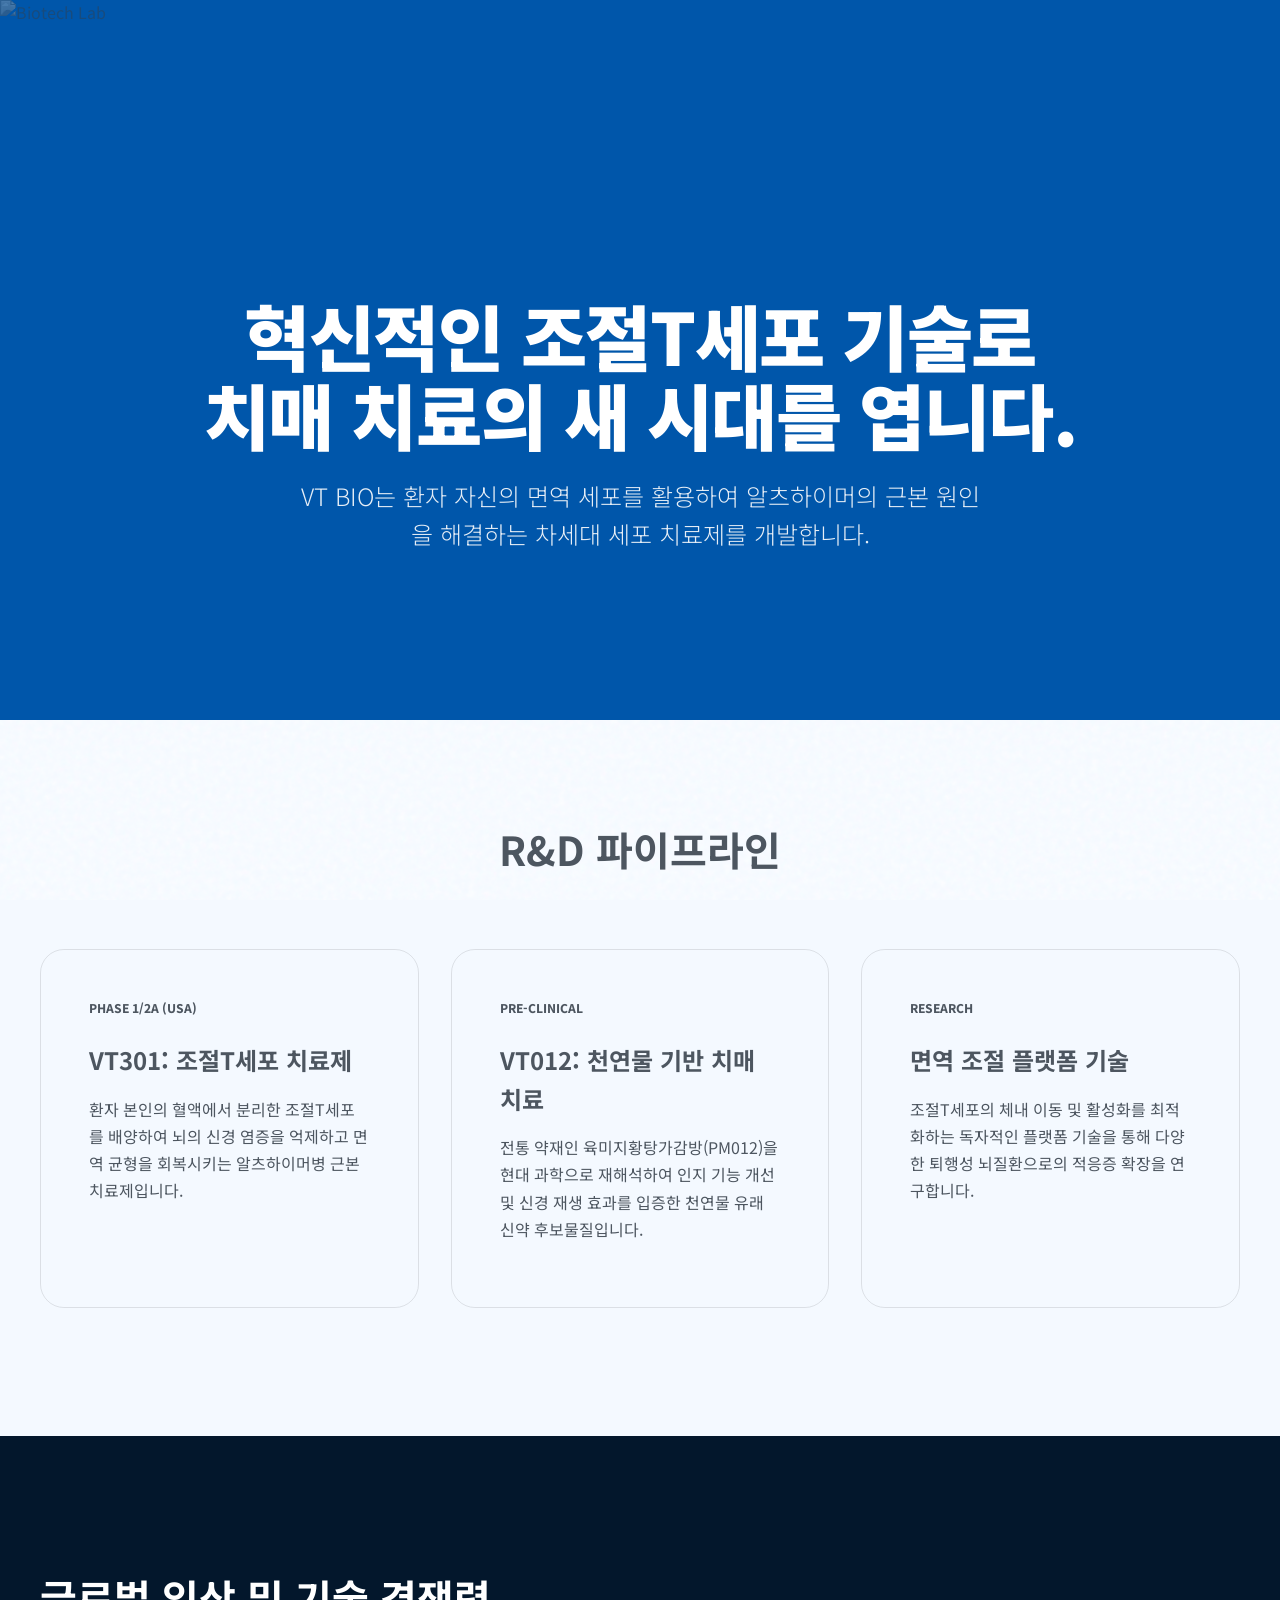
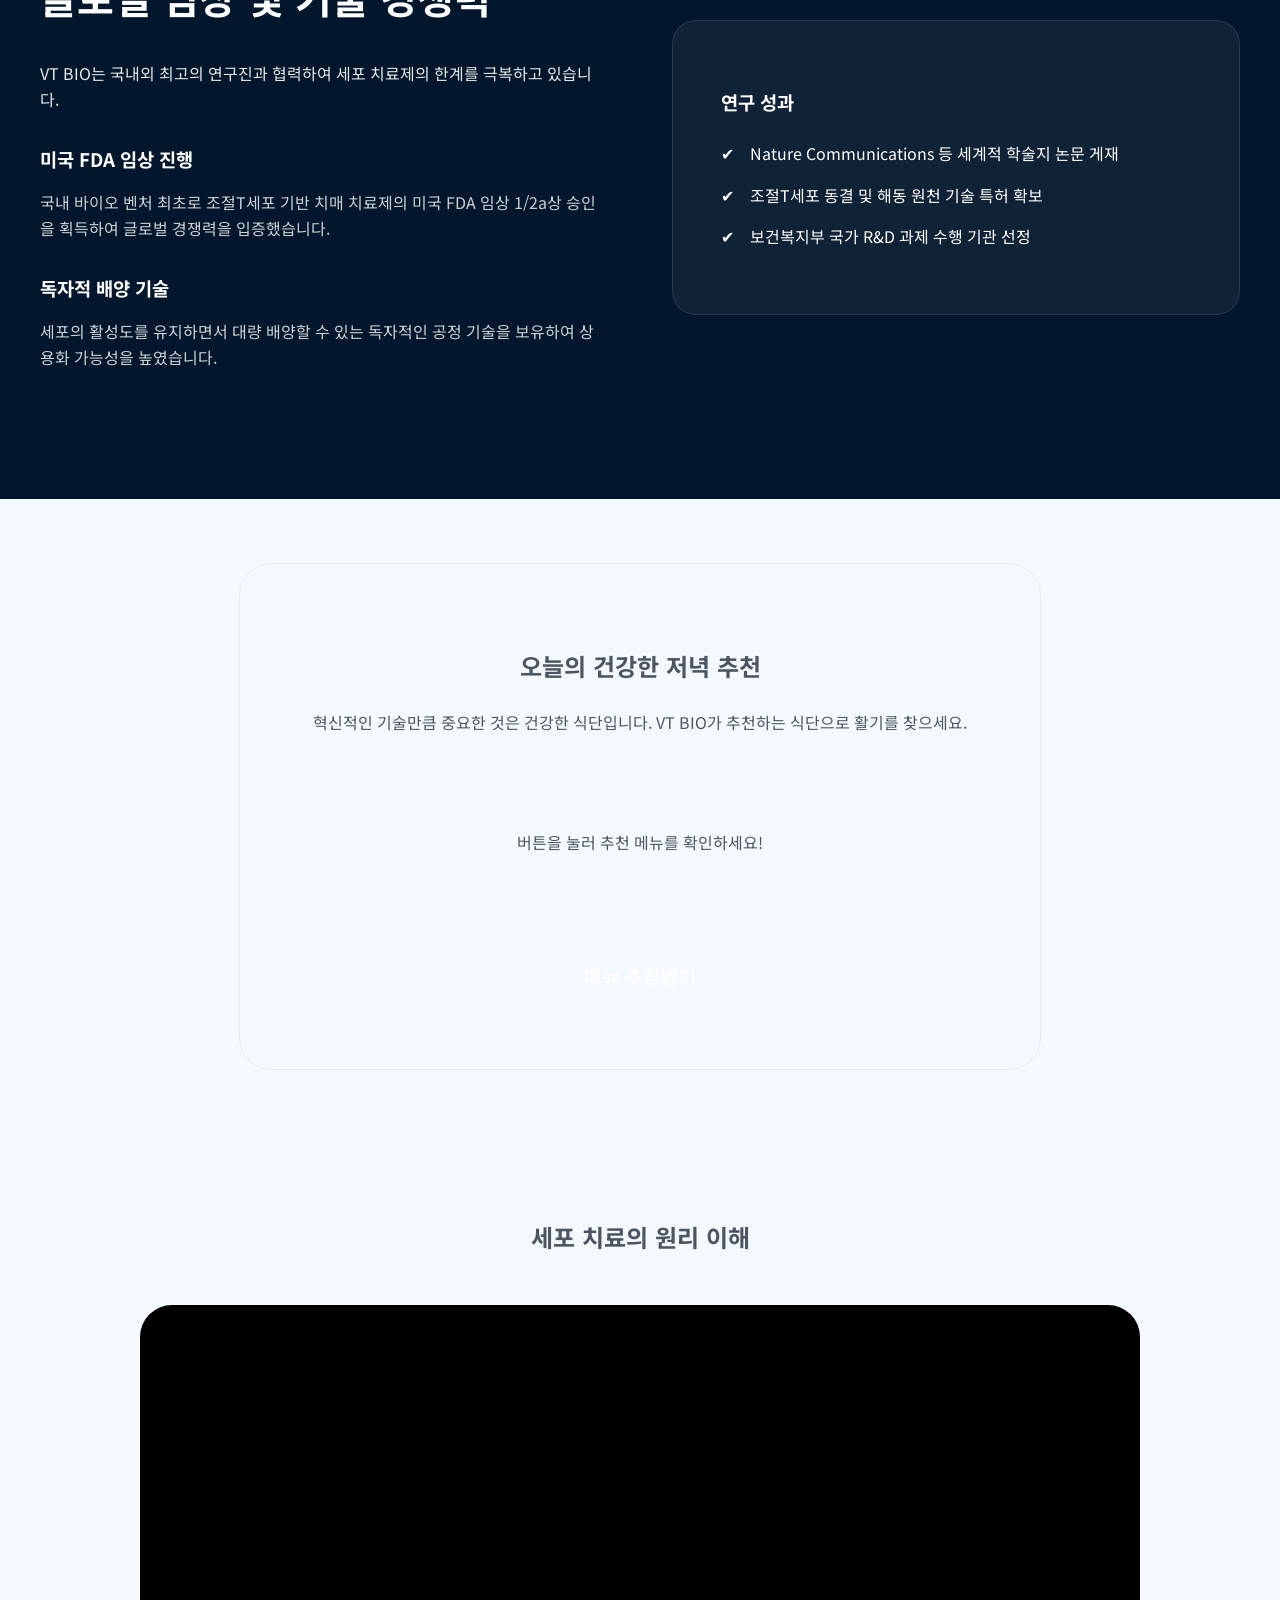
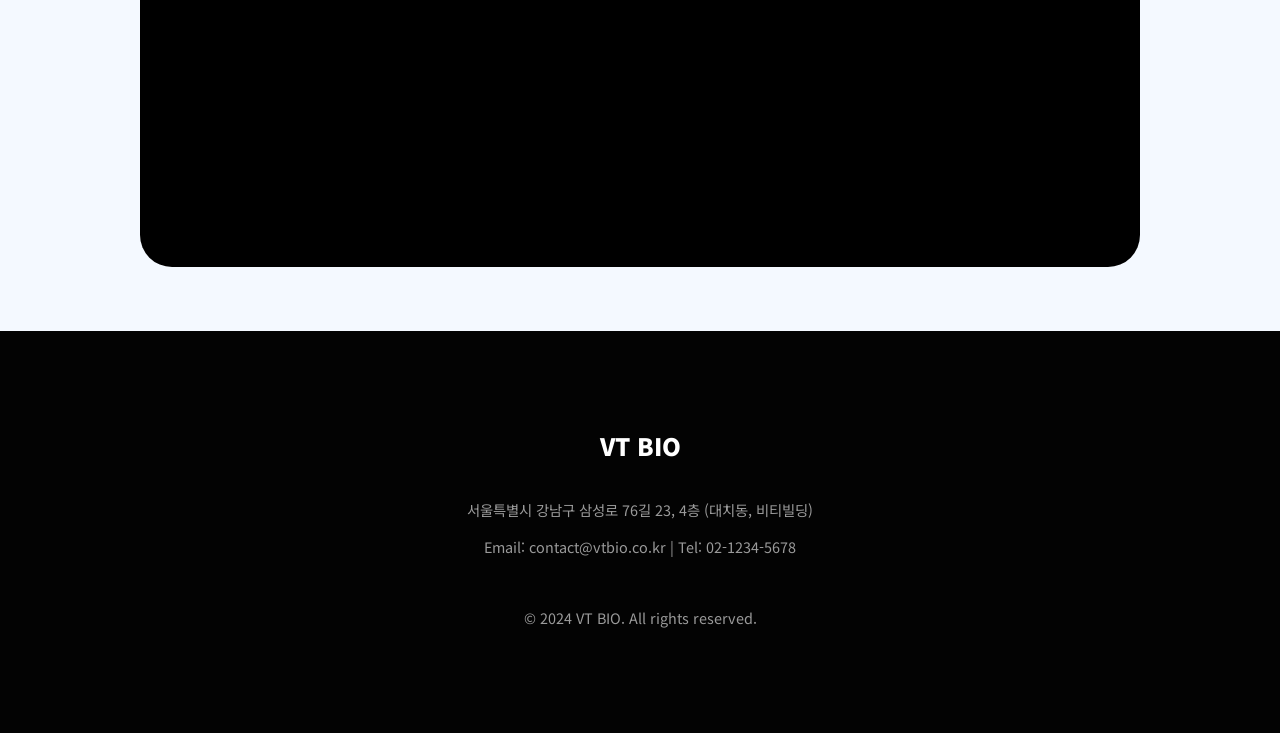
==== index.html @ 4c5f52db "feat: add healthy dinner recommendation section" ====
<!DOCTYPE html>
<html lang="ko">
<head>
    <meta charset="UTF-8">
    <meta name="viewport" content="width=device-width, initial-scale=1.0">
    <title>VT BIO | 혁신적인 조절T세포 치료제</title>
    <link rel="stylesheet" href="style.css">
    <link rel="preconnect" href="https://fonts.googleapis.com">
    <link rel="preconnect" href="https://fonts.gstatic.com" crossorigin>
    <link href="https://fonts.googleapis.com/css2?family=Noto+Sans+KR:wght@100..900&display=swap" rel="stylesheet">
</head>
<body>
    <main-header></main-header>
    <hero-section></hero-section>
    
    <pipeline-section></pipeline-section>
    <research-section></research-section>
    <dinner-recommendation></dinner-recommendation>
    <video-section></video-section>
    
    <main-footer></main-footer>
    <script src="main.js"></script>
</body>
</html>
---- style.css ----
:root {
    /* Modern OKLCH Colors (Light Mode) */
    --primary: oklch(45.2% 0.16 250.2); /* Deep Trustworthy Blue */
    --accent: oklch(65% 0.15 190.1);  /* Medical Teal/Aqua */
    --bg-main: oklch(98% 0.01 250);   /* Near White with a hint of cool blue */
    --bg-surface: oklch(100% 0 0);    /* Pure White */
    --text-bold: oklch(25% 0.02 250);
    --text-regular: oklch(45% 0.02 250);
    --header-bg: rgba(255, 255, 255, 0.8);
    --white: #ffffff;
    
    /* Shadows & Depth */
    --shadow-sm: 0 2px 4px oklch(0% 0 0 / 5%);
    --shadow-md: 0 8px 16px -4px oklch(0% 0 0 / 8%), 0 4px 8px -4px oklch(0% 0 0 / 4%);
    --shadow-lg: 0 20px 25px -5px oklch(0% 0 0 / 10%), 0 10px 10px -5px oklch(0% 0 0 / 4%);
    
    /* Spacing */
    --spacing-xs: 0.5rem;
    --spacing-sm: 1rem;
    --spacing-md: 2rem;
    --spacing-lg: 4rem;
    --spacing-xl: 8rem;

    transition: background-color 0.3s ease, color 0.3s ease;
}

[data-theme="dark"] {
    --primary: oklch(70% 0.12 250);   /* Brighter Blue for Dark Mode */
    --accent: oklch(75% 0.15 190);    /* Vibrant Teal */
    --bg-main: oklch(15% 0.02 250);   /* Deep Navy/Black */
    --bg-surface: oklch(20% 0.02 250); /* Darker Grey/Blue */
    --text-bold: oklch(95% 0.01 250);
    --text-regular: oklch(80% 0.02 250);
    --header-bg: rgba(21, 25, 36, 0.8);
    --shadow-sm: 0 2px 4px oklch(0% 0 0 / 30%);
    --shadow-md: 0 8px 16px -4px oklch(0% 0 0 / 40%), 0 4px 8px -4px oklch(0% 0 0 / 20%);
    --shadow-lg: 0 20px 25px -5px oklch(0% 0 0 / 50%), 0 10px 10px -5px oklch(0% 0 0 / 30%);
}

@layer base {
    * {
        box-sizing: border-box;
        margin: 0;
        padding: 0;
    }

    html {
        scroll-behavior: smooth;
    }

    body {
        font-family: 'Noto Sans KR', system-ui, -apple-system, sans-serif;
        background-color: var(--bg-main);
        color: var(--text-regular);
        line-height: 1.6;
        overflow-x: hidden;
        /* Subtle noise texture */
        background-image: url("data:image/svg+xml,%3Csvg viewBox='0 0 200 200' xmlns='http://www.w3.org/2000/svg'%3E%3Cfilter id='noiseFilter'%3E%3CfeTurbulence type='fractalNoise' baseFrequency='0.65' numOctaves='3' stitchTiles='stitch'/%3E%3C/filter%3E%3Crect width='100%25' height='100%25' filter='url(%23noiseFilter)'/%3E%3C/svg%3E");
        background-blend-mode: overlay;
        background-attachment: fixed;
    }

    h1, h2, h3 {
        color: var(--text-bold);
        font-weight: 700;
        line-height: 1.2;
    }

    a {
        text-decoration: none;
        color: inherit;
        transition: all 0.3s ease;
    }
}

.container {
    max-width: 1200px;
    margin: 0 auto;
    padding: 0 var(--spacing-md);
}

/* Global utility for consistent section spacing */
section {
    padding: var(--spacing-lg) 0;
}

/* Animations */
@keyframes fadeIn {
    from { opacity: 0; transform: translateY(20px); }
    to { opacity: 1; transform: translateY(0); }
}

.animate-in {
    animation: fadeIn 0.8s cubic-bezier(0.16, 1, 0.3, 1) forwards;
}
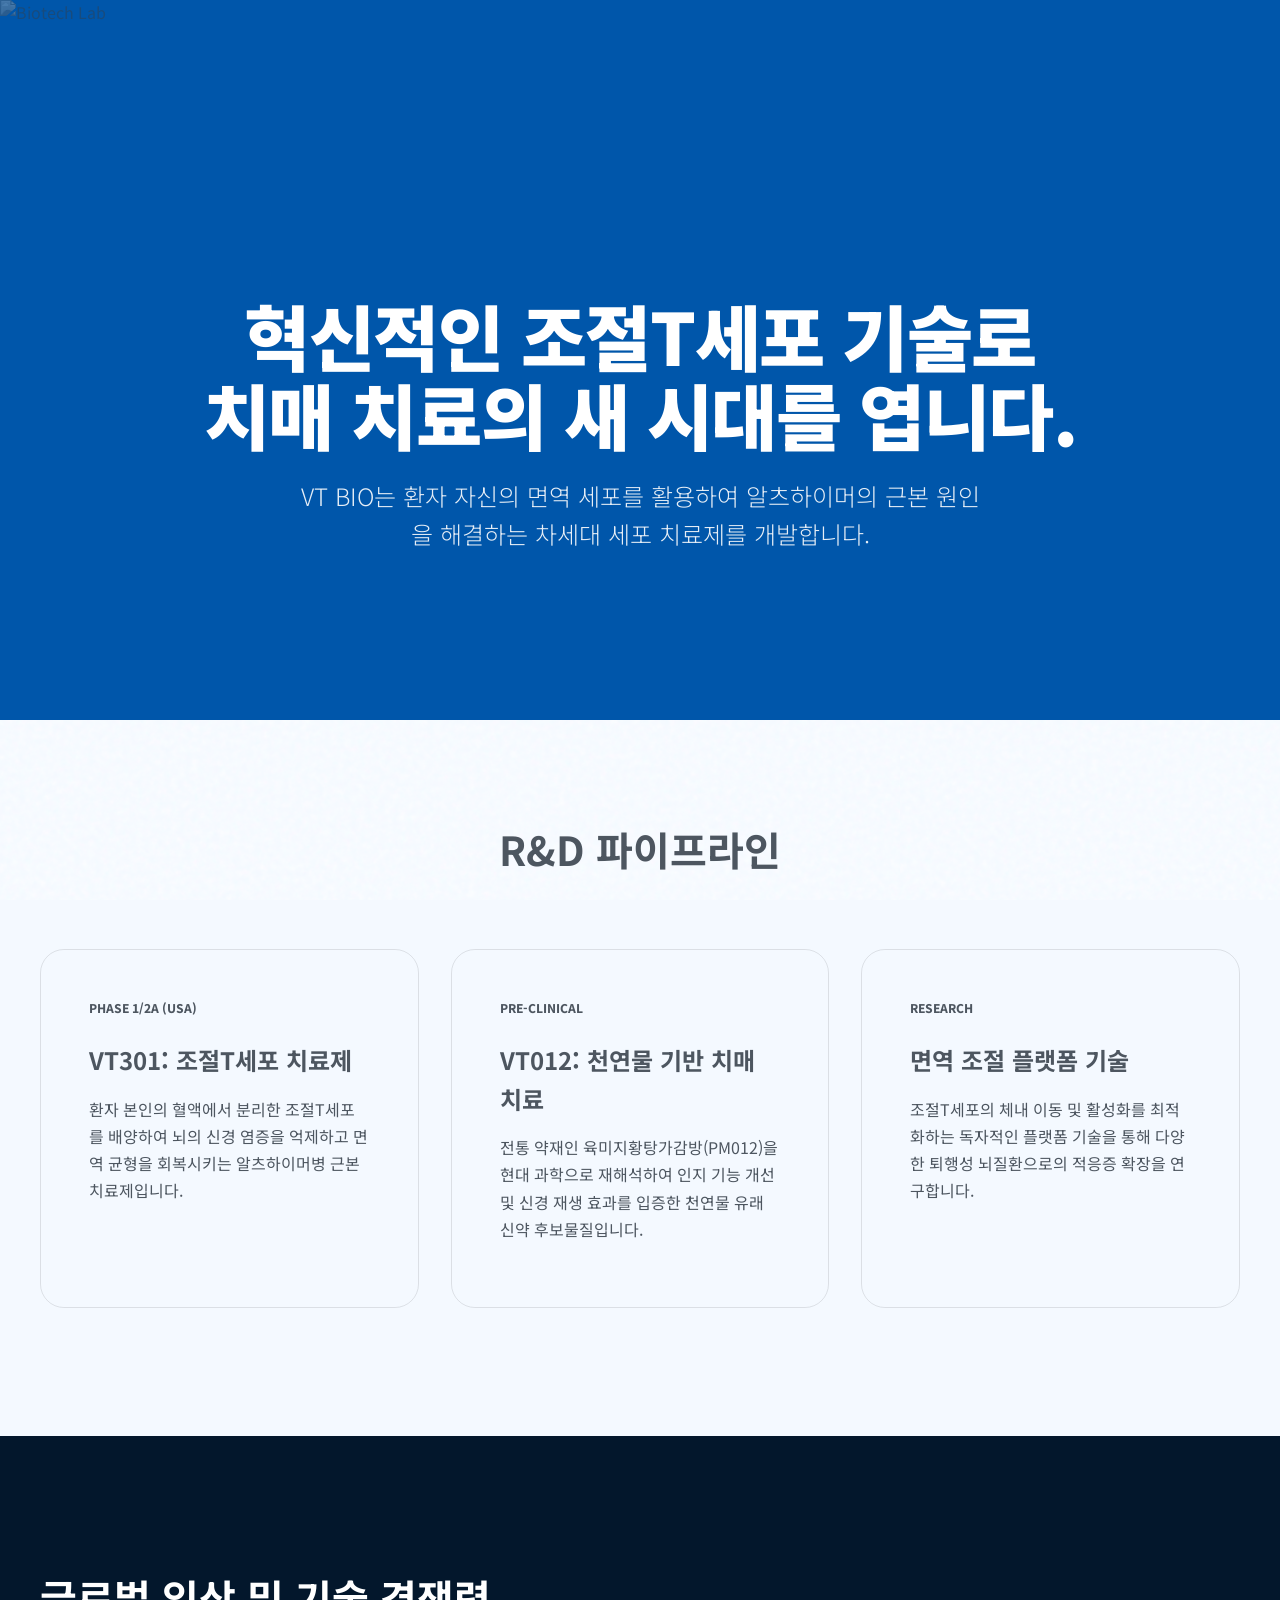
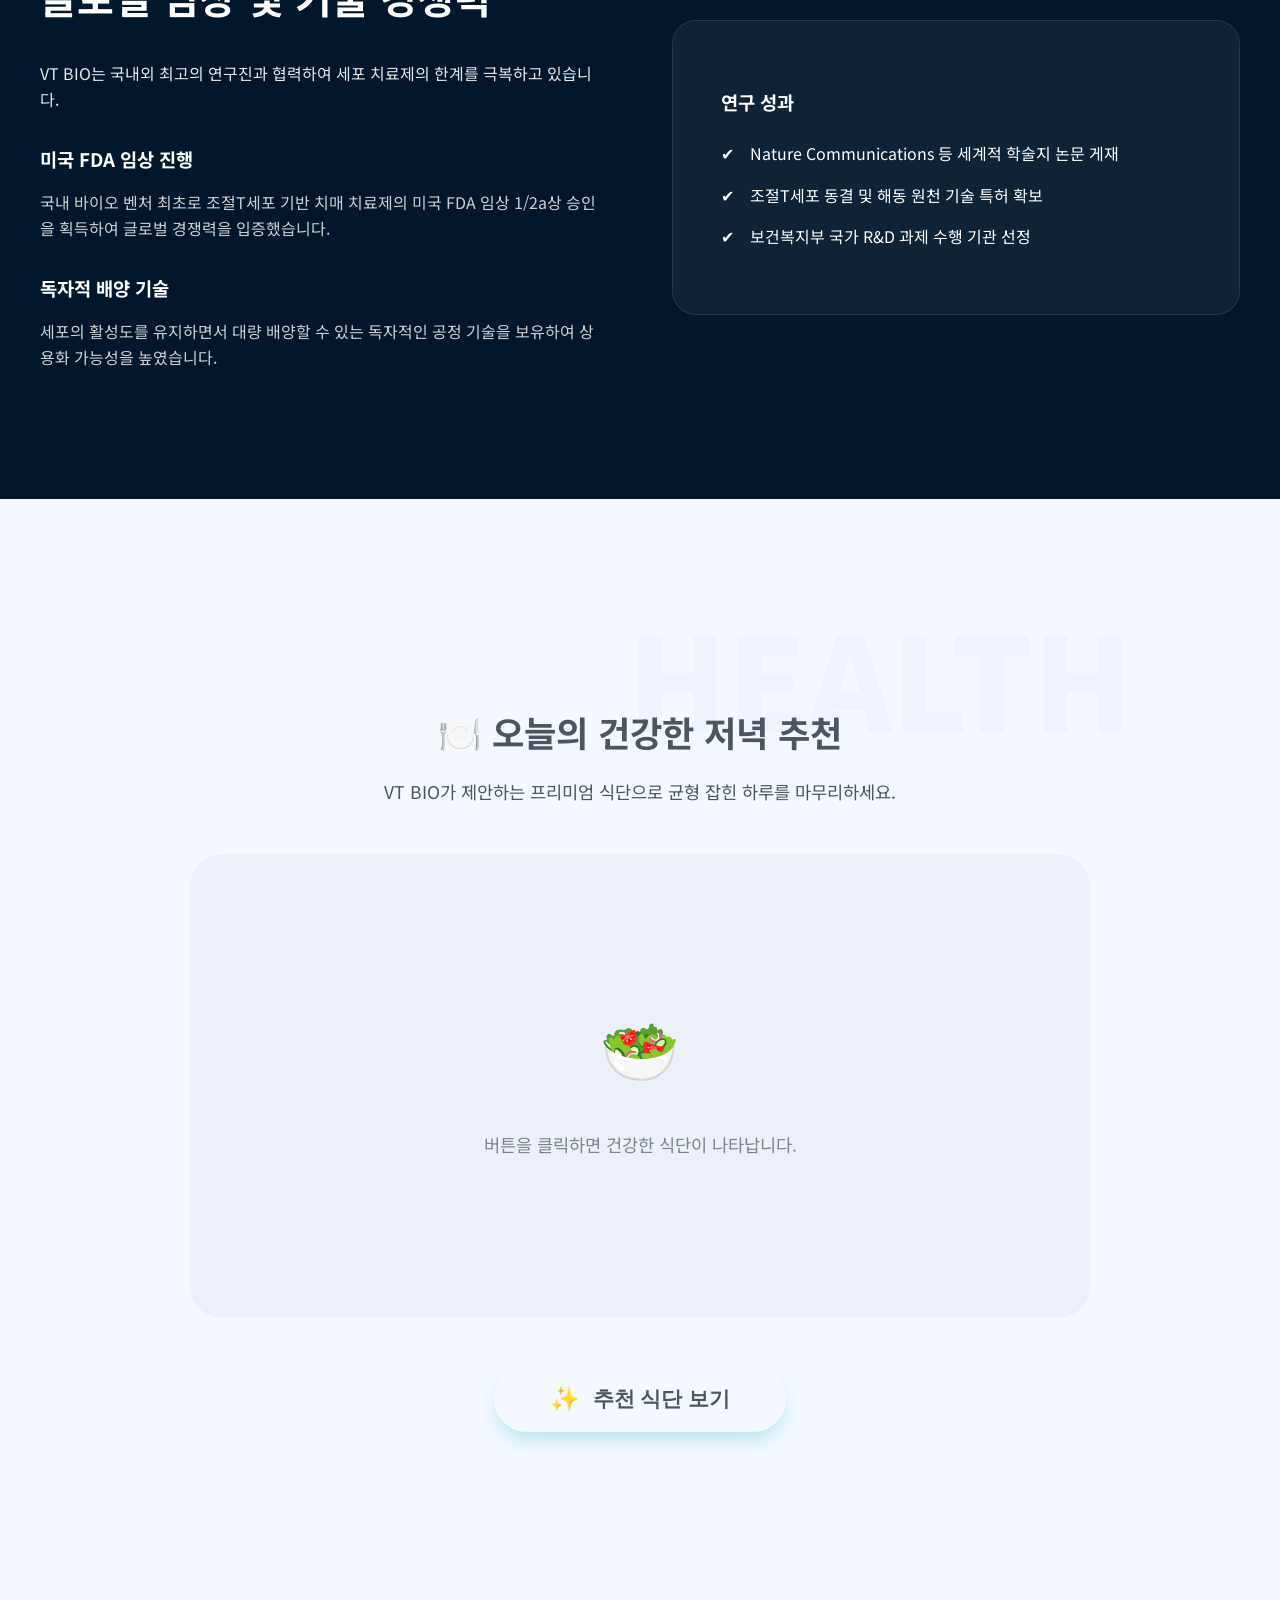
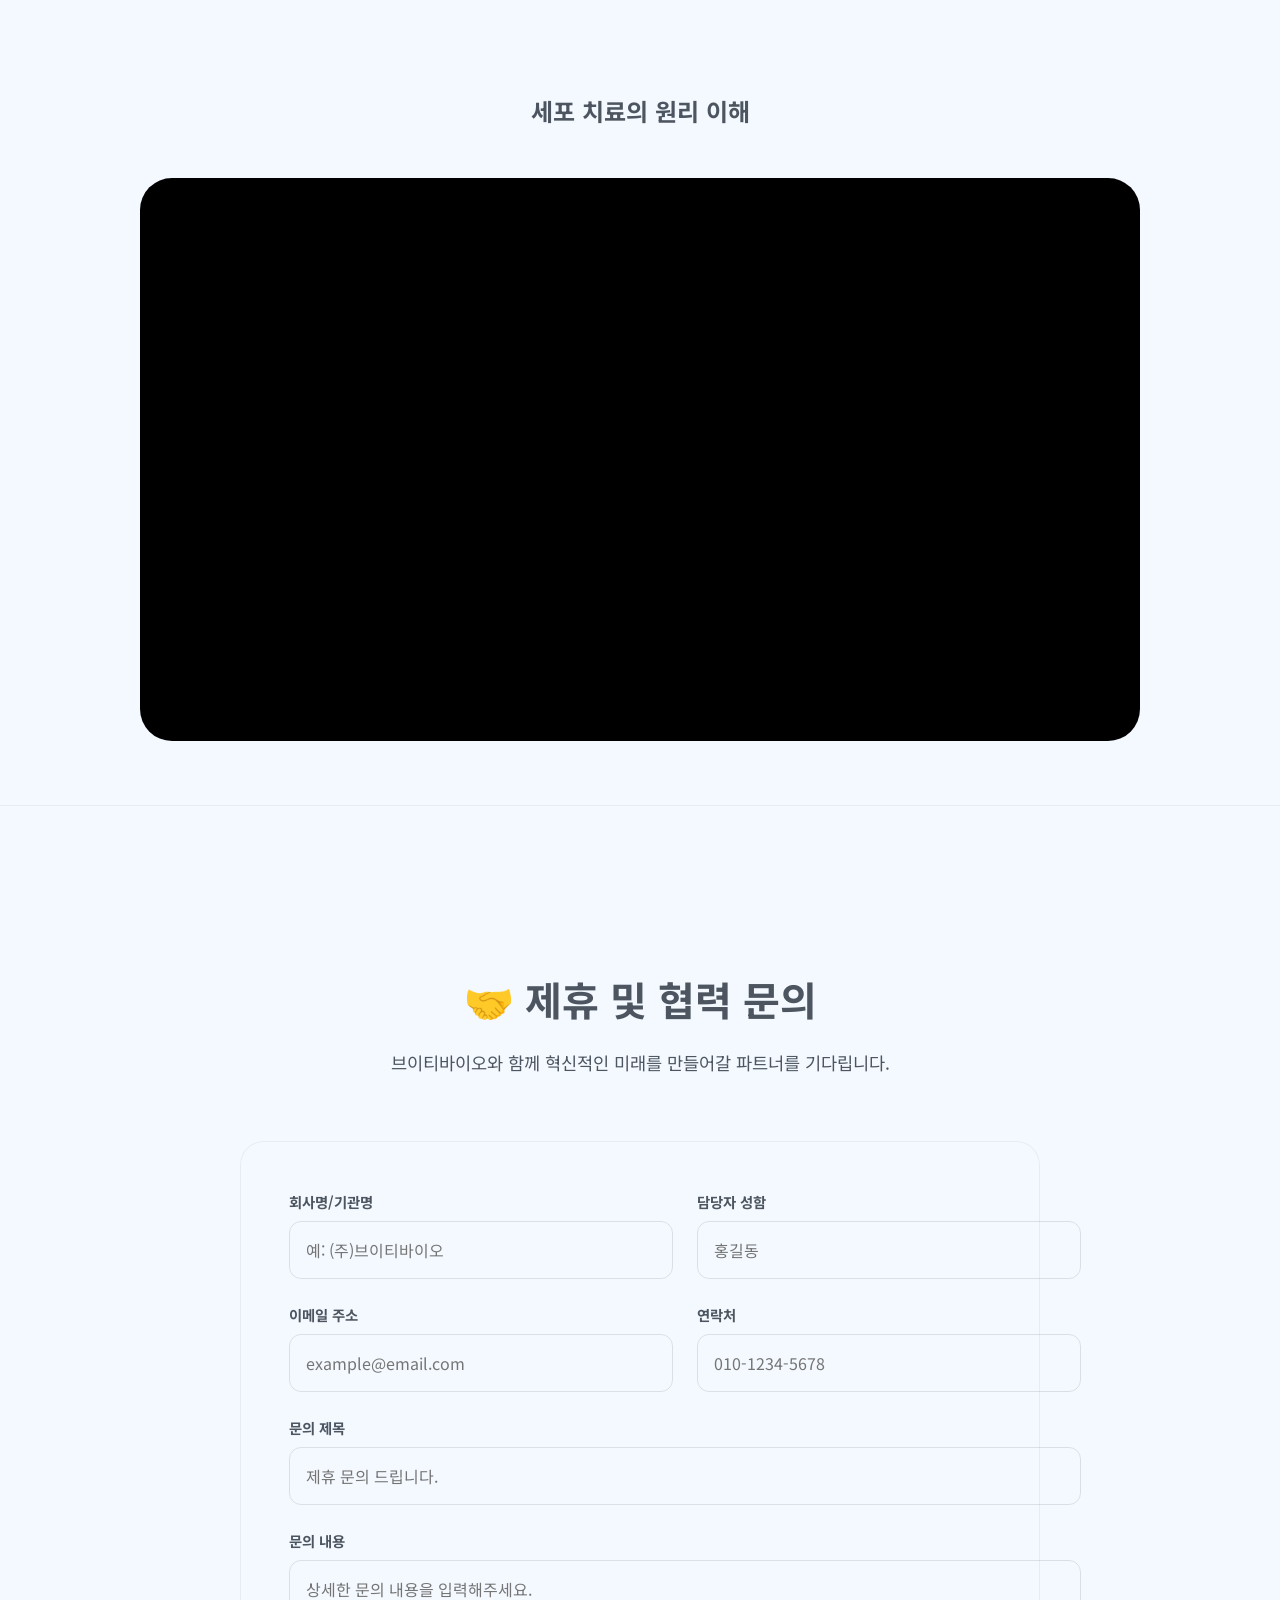
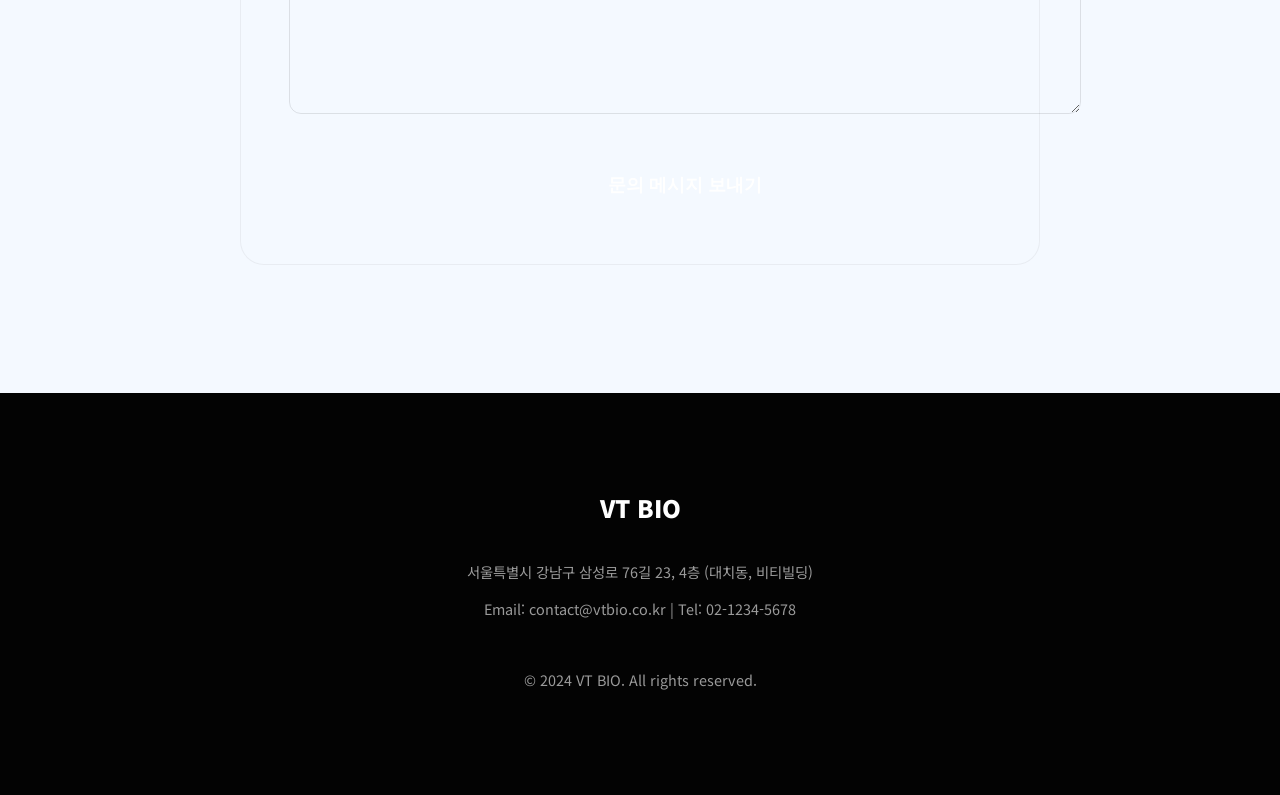
==== commit 766387b7: "feat: add Formspree-powered partnership inquiry form" ====
--- a/index.html
+++ b/index.html
@@ -17,6 +17,7 @@
     <research-section></research-section>
     <dinner-recommendation></dinner-recommendation>
     <video-section></video-section>
+    <partnership-section></partnership-section>
     
     <main-footer></main-footer>
     <script src="main.js"></script>
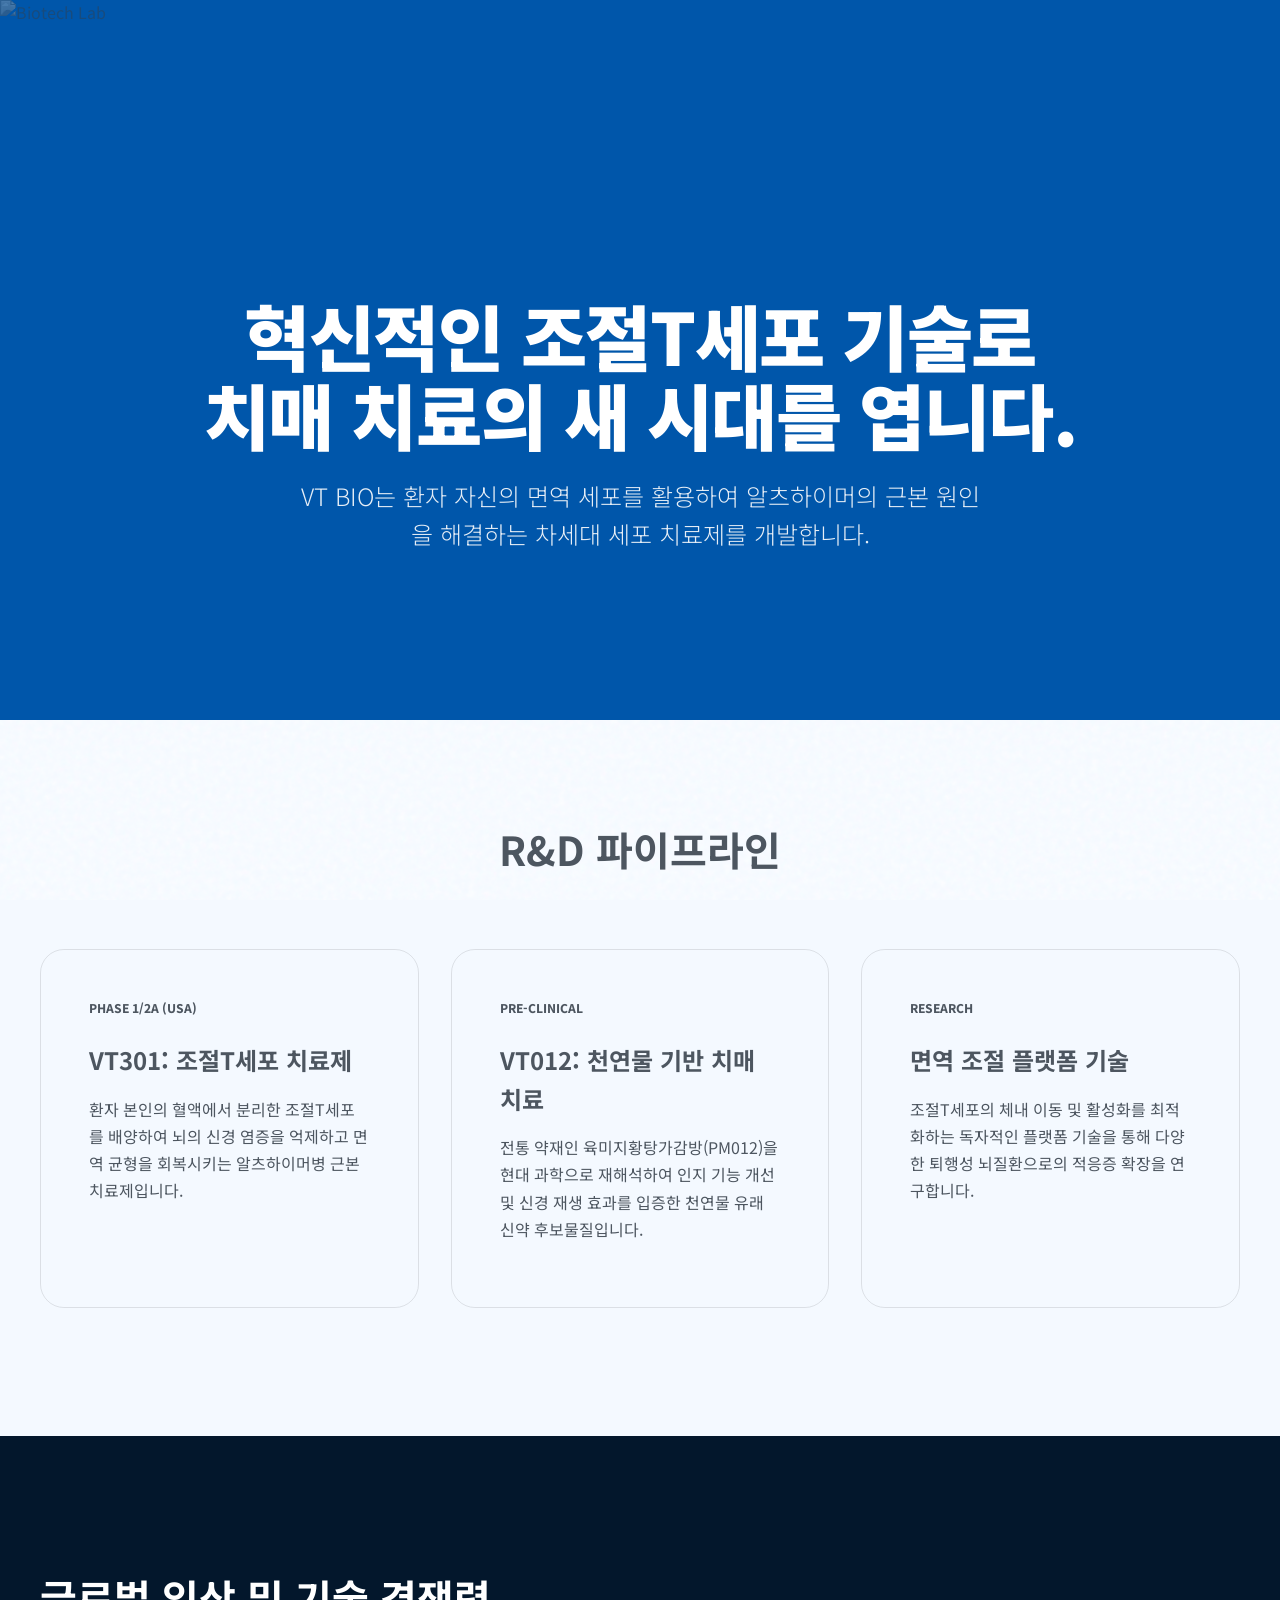
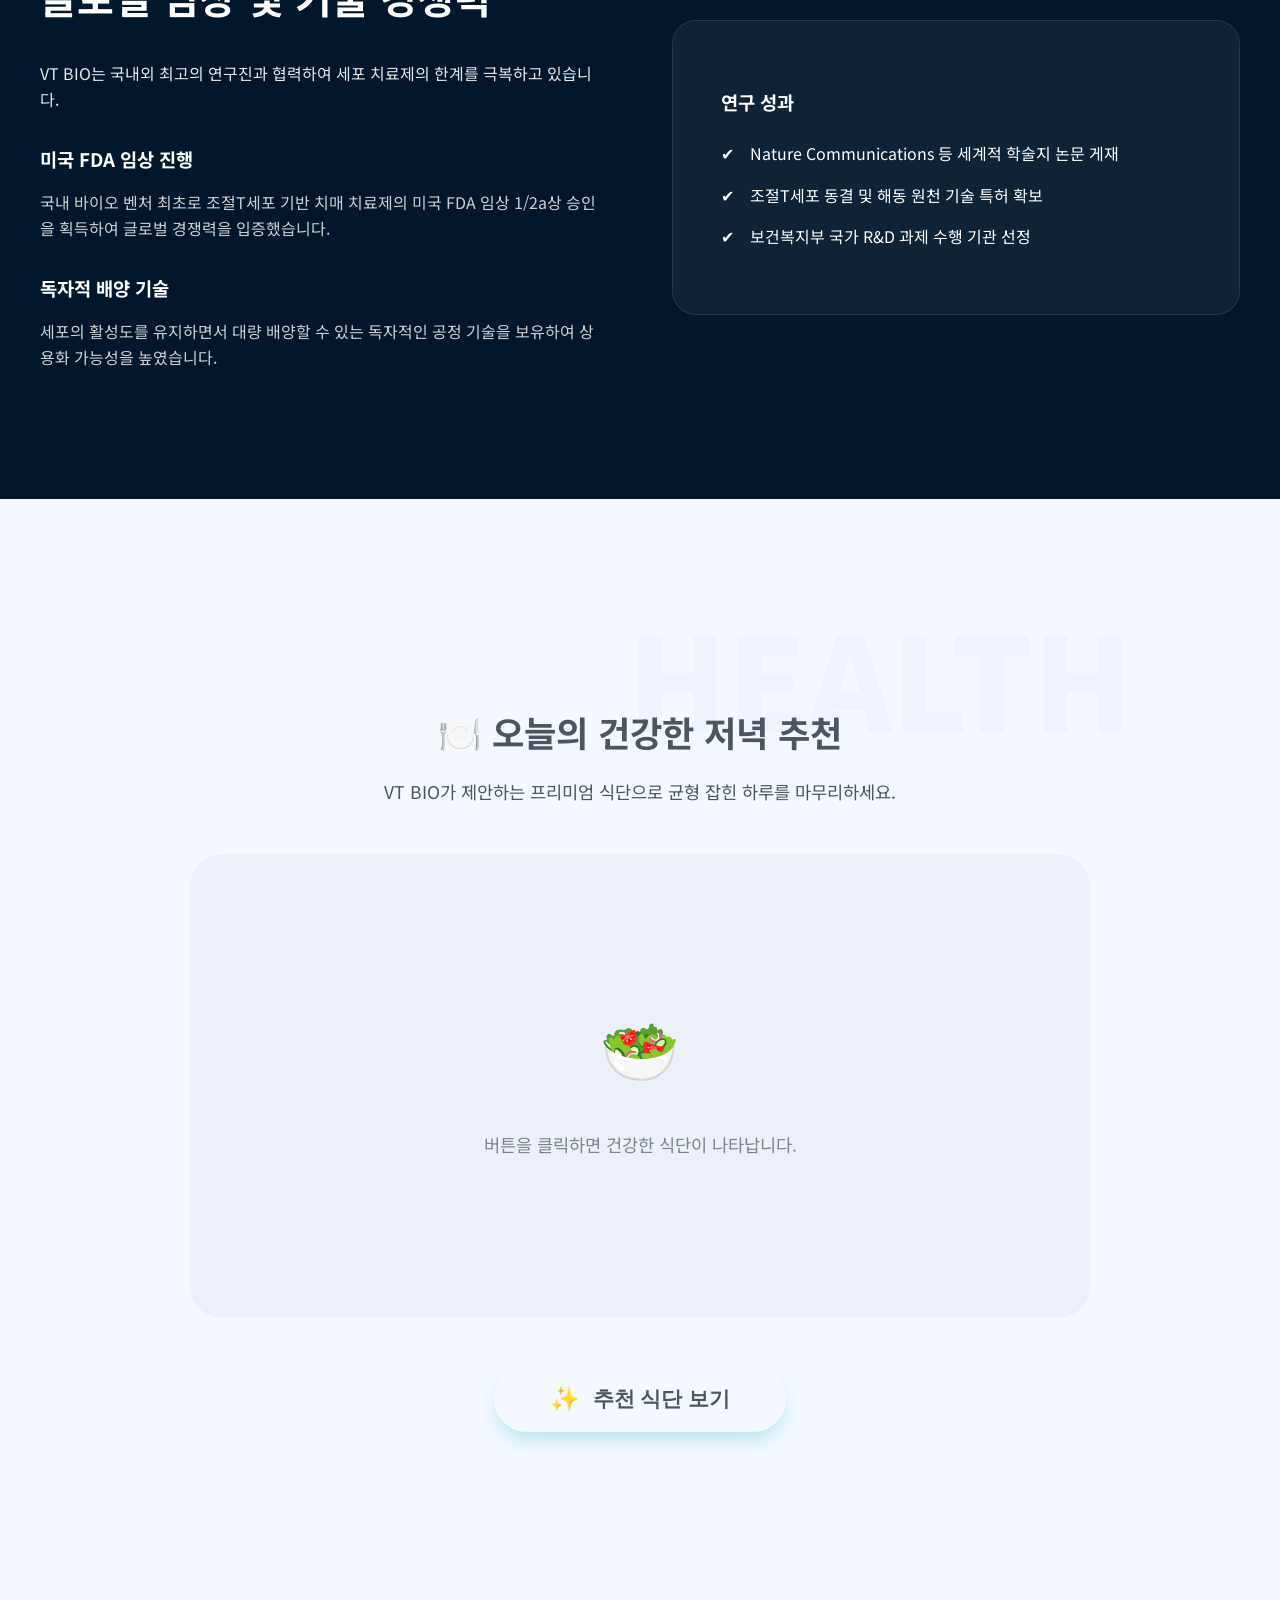
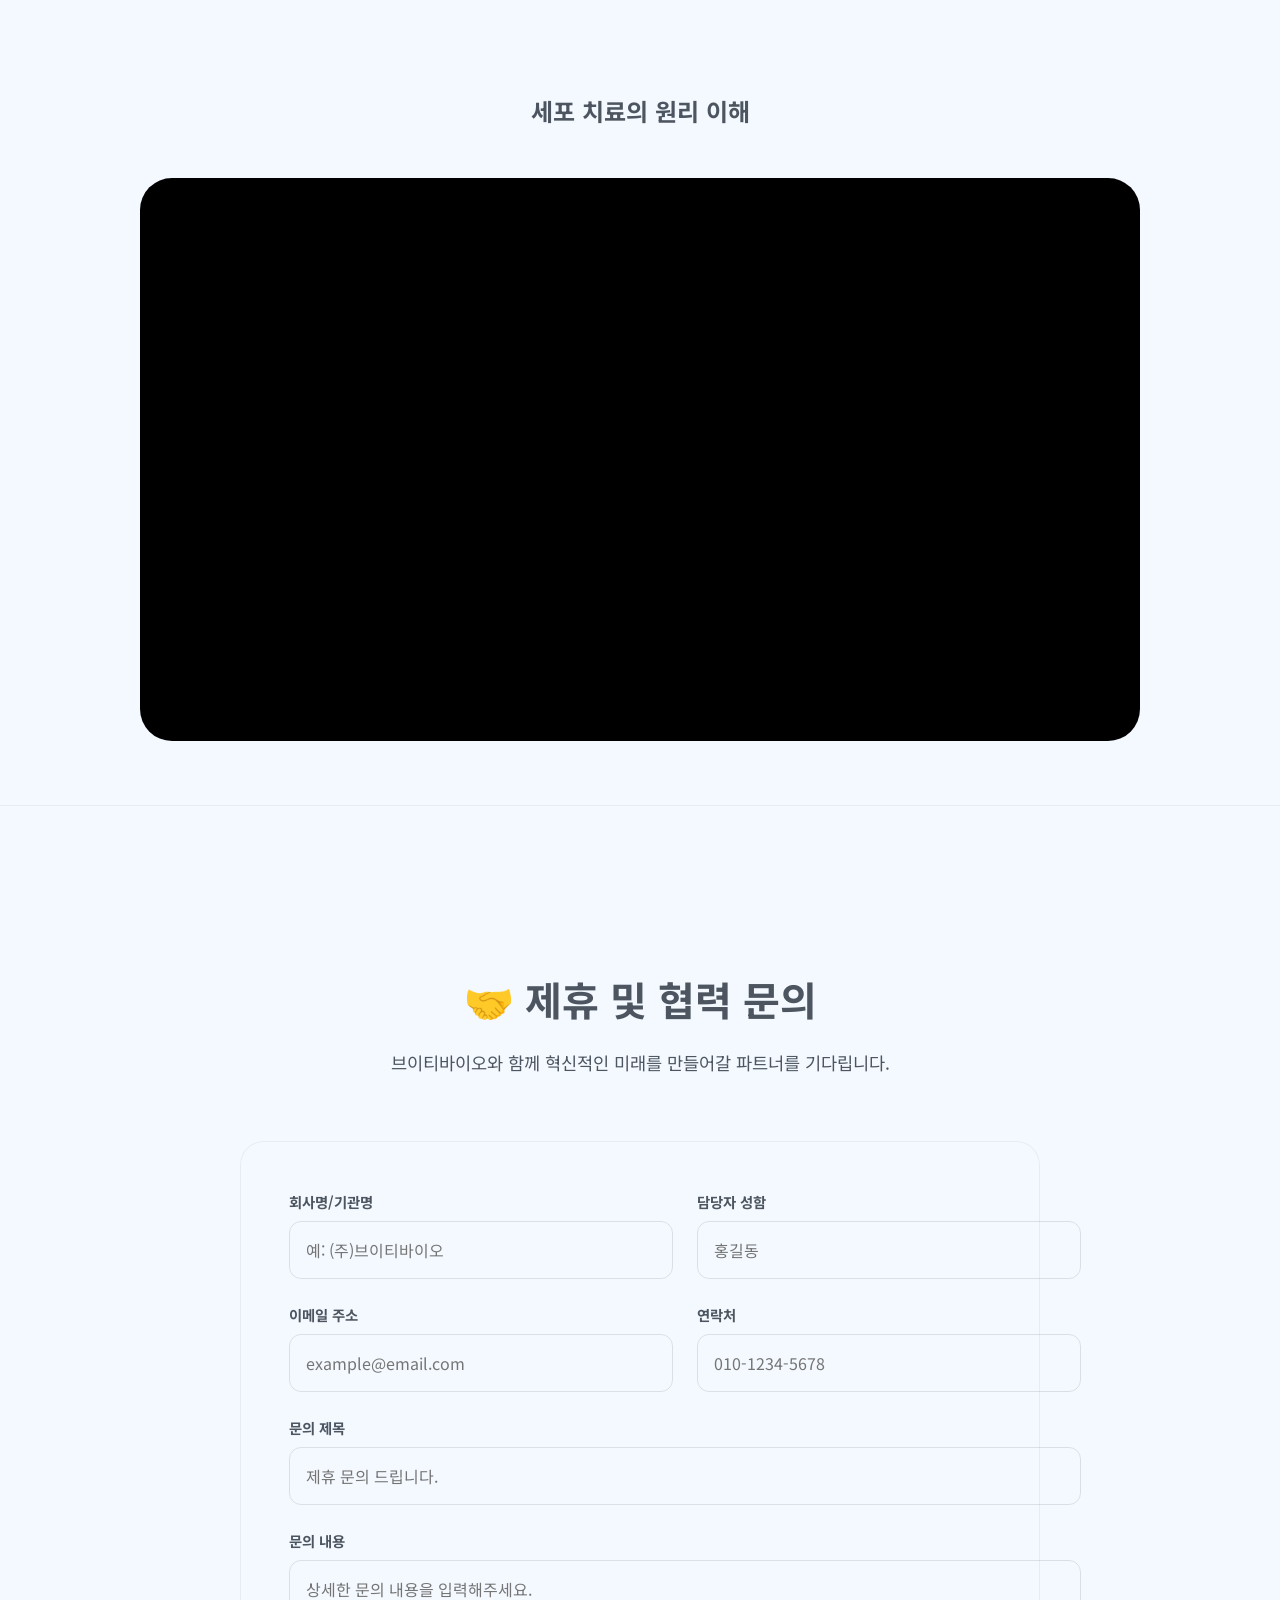
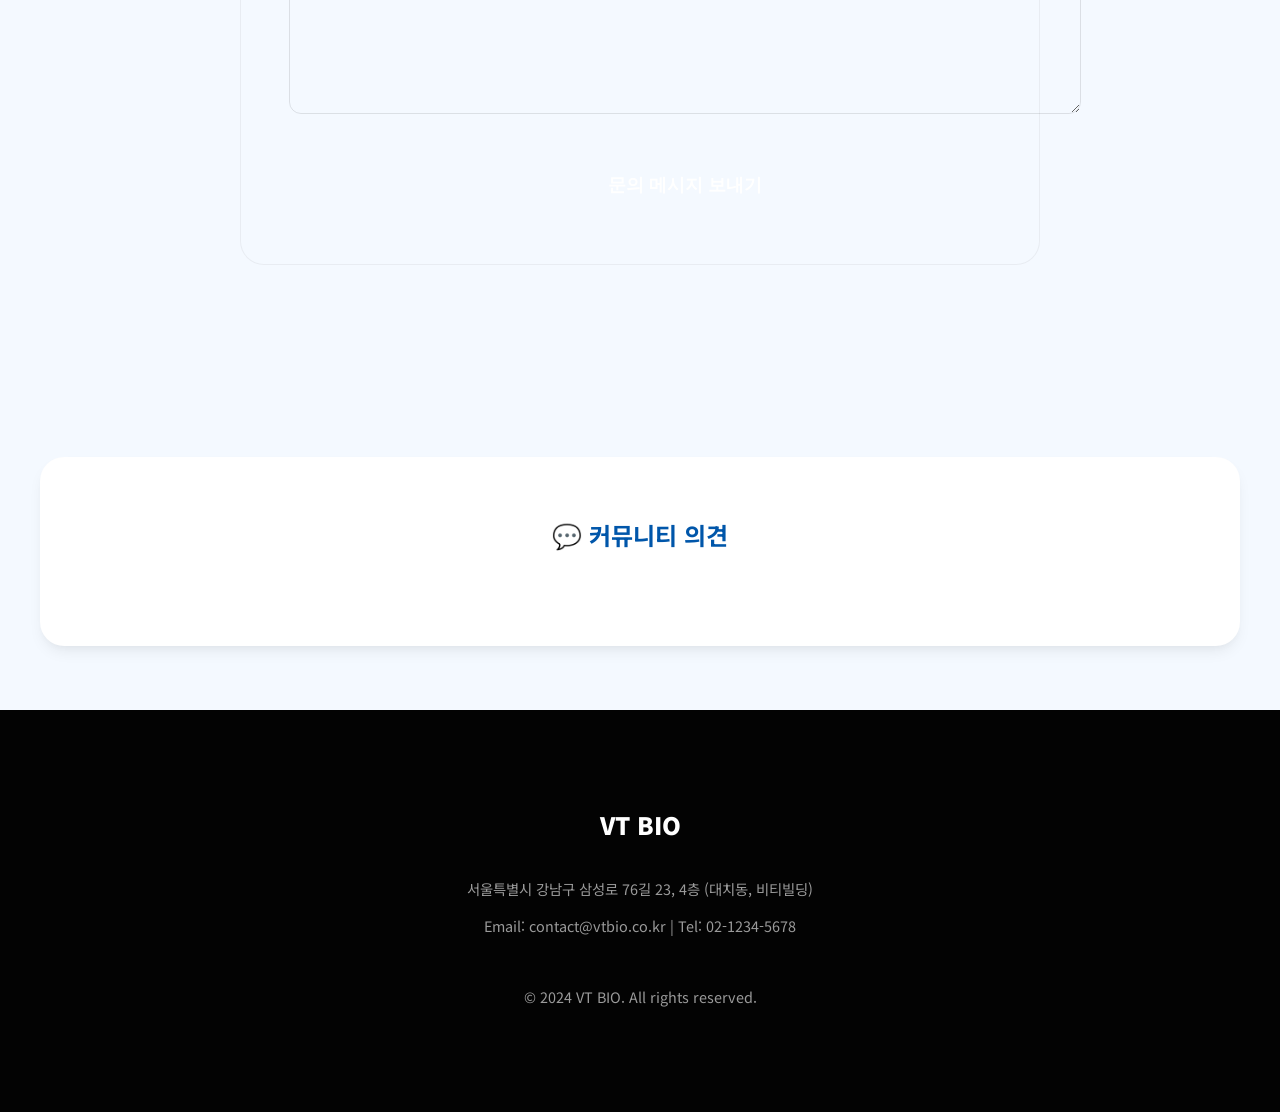
==== commit ce8e95b6: "feat: add Disqus comments section" ====
--- a/index.html
+++ b/index.html
@@ -18,6 +18,7 @@
     <dinner-recommendation></dinner-recommendation>
     <video-section></video-section>
     <partnership-section></partnership-section>
+    <disqus-comments></disqus-comments>
     
     <main-footer></main-footer>
     <script src="main.js"></script>
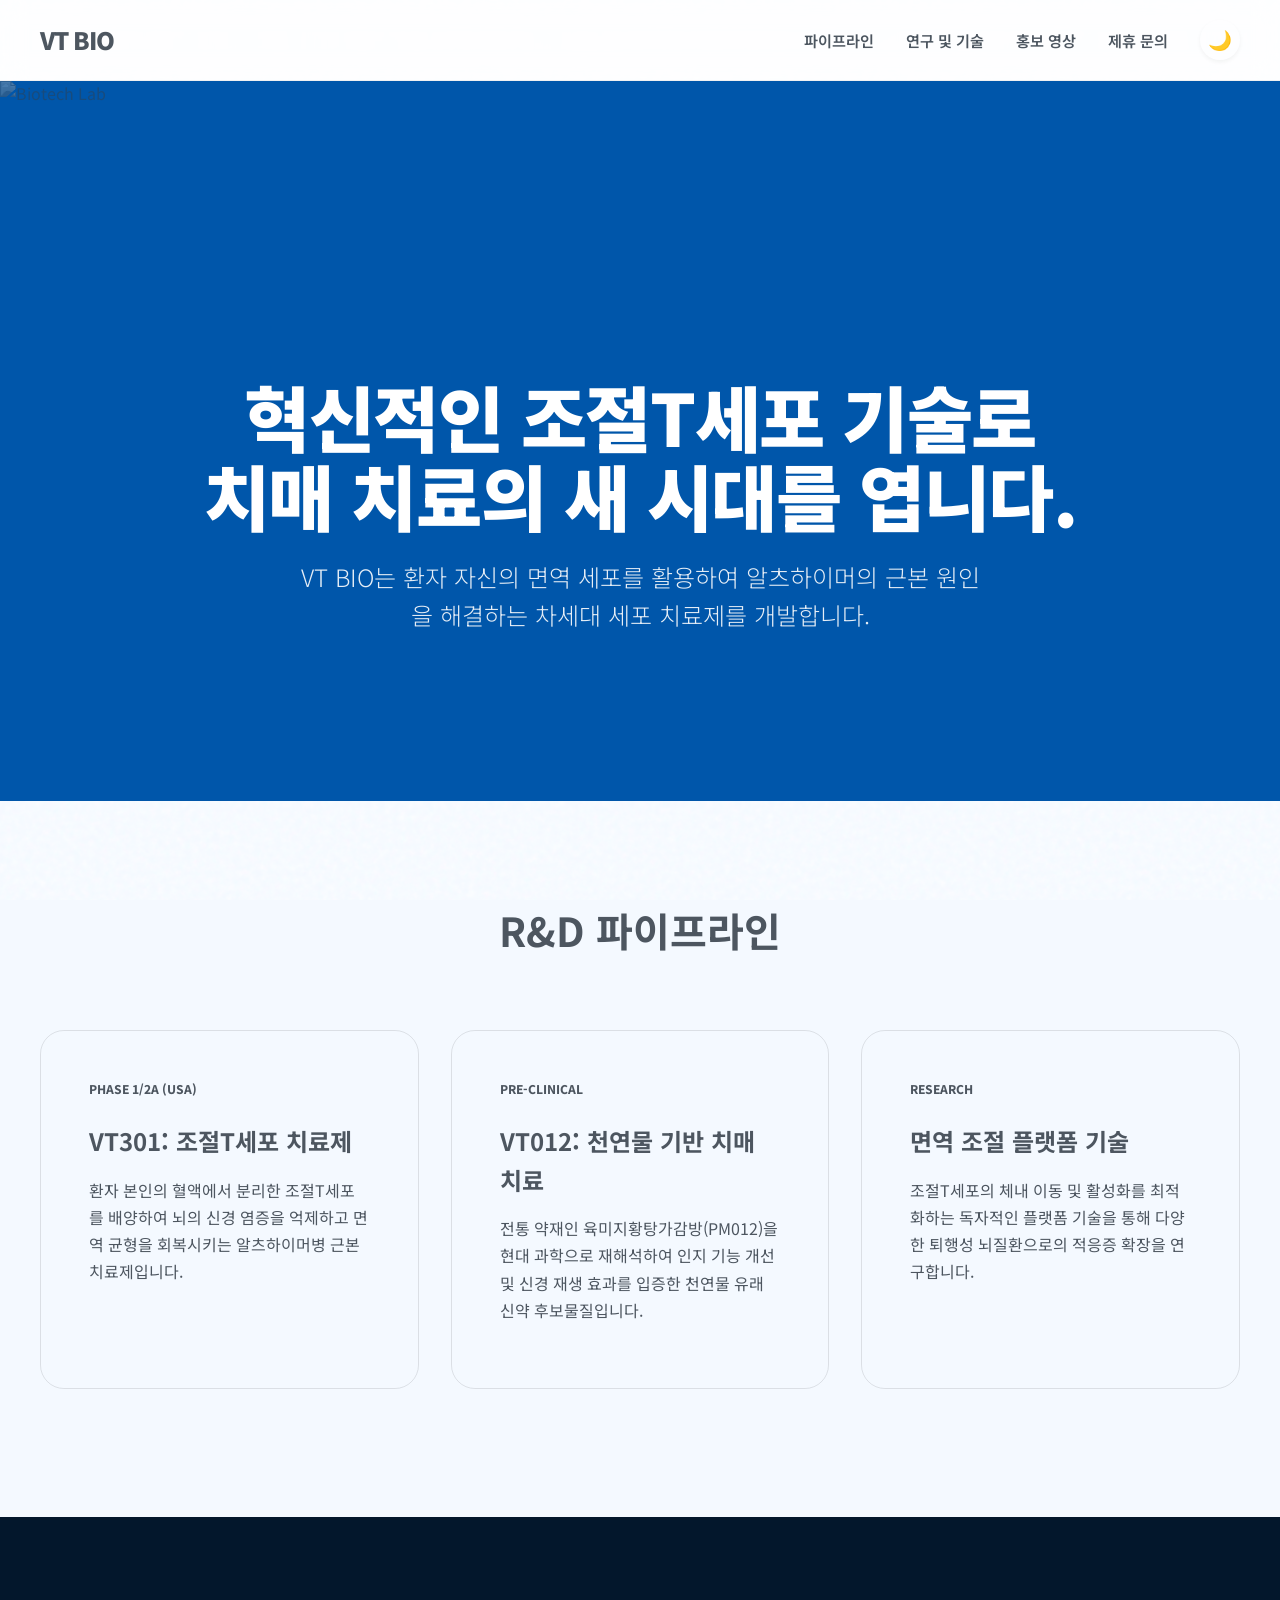
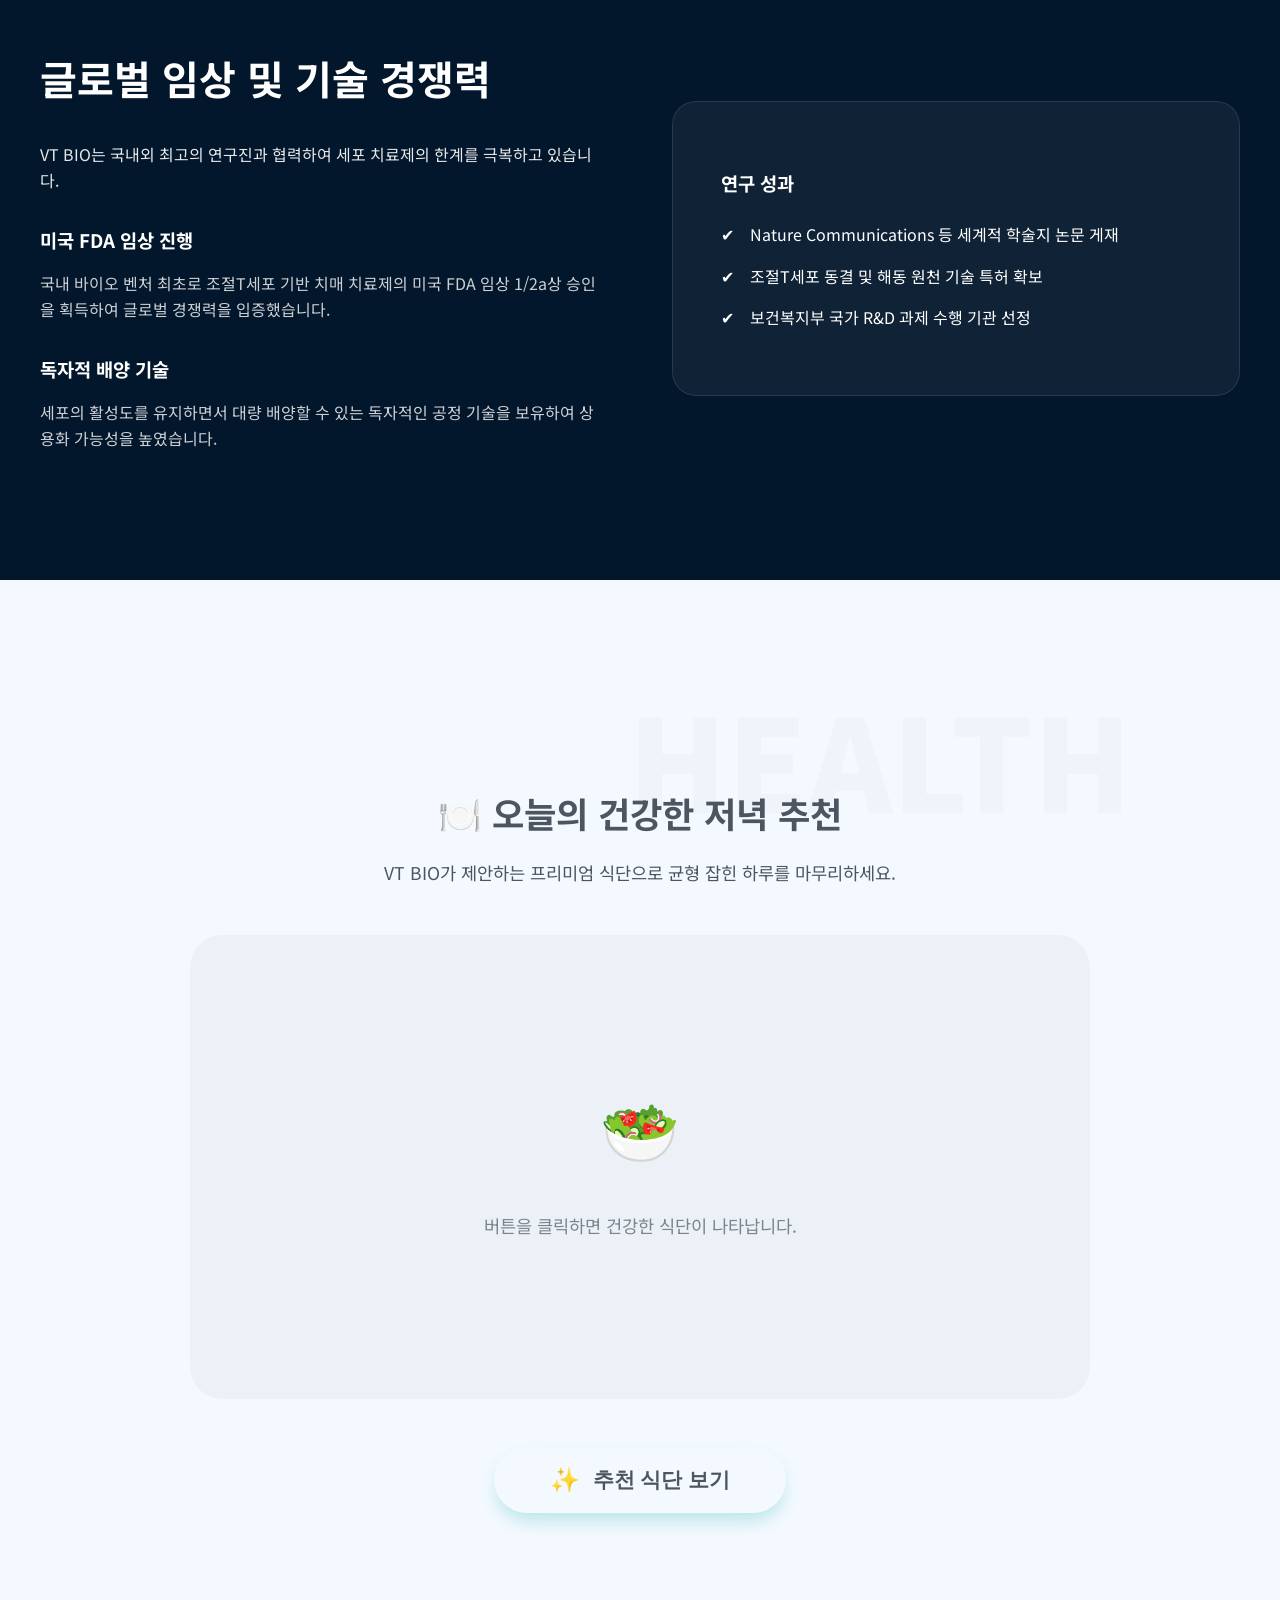
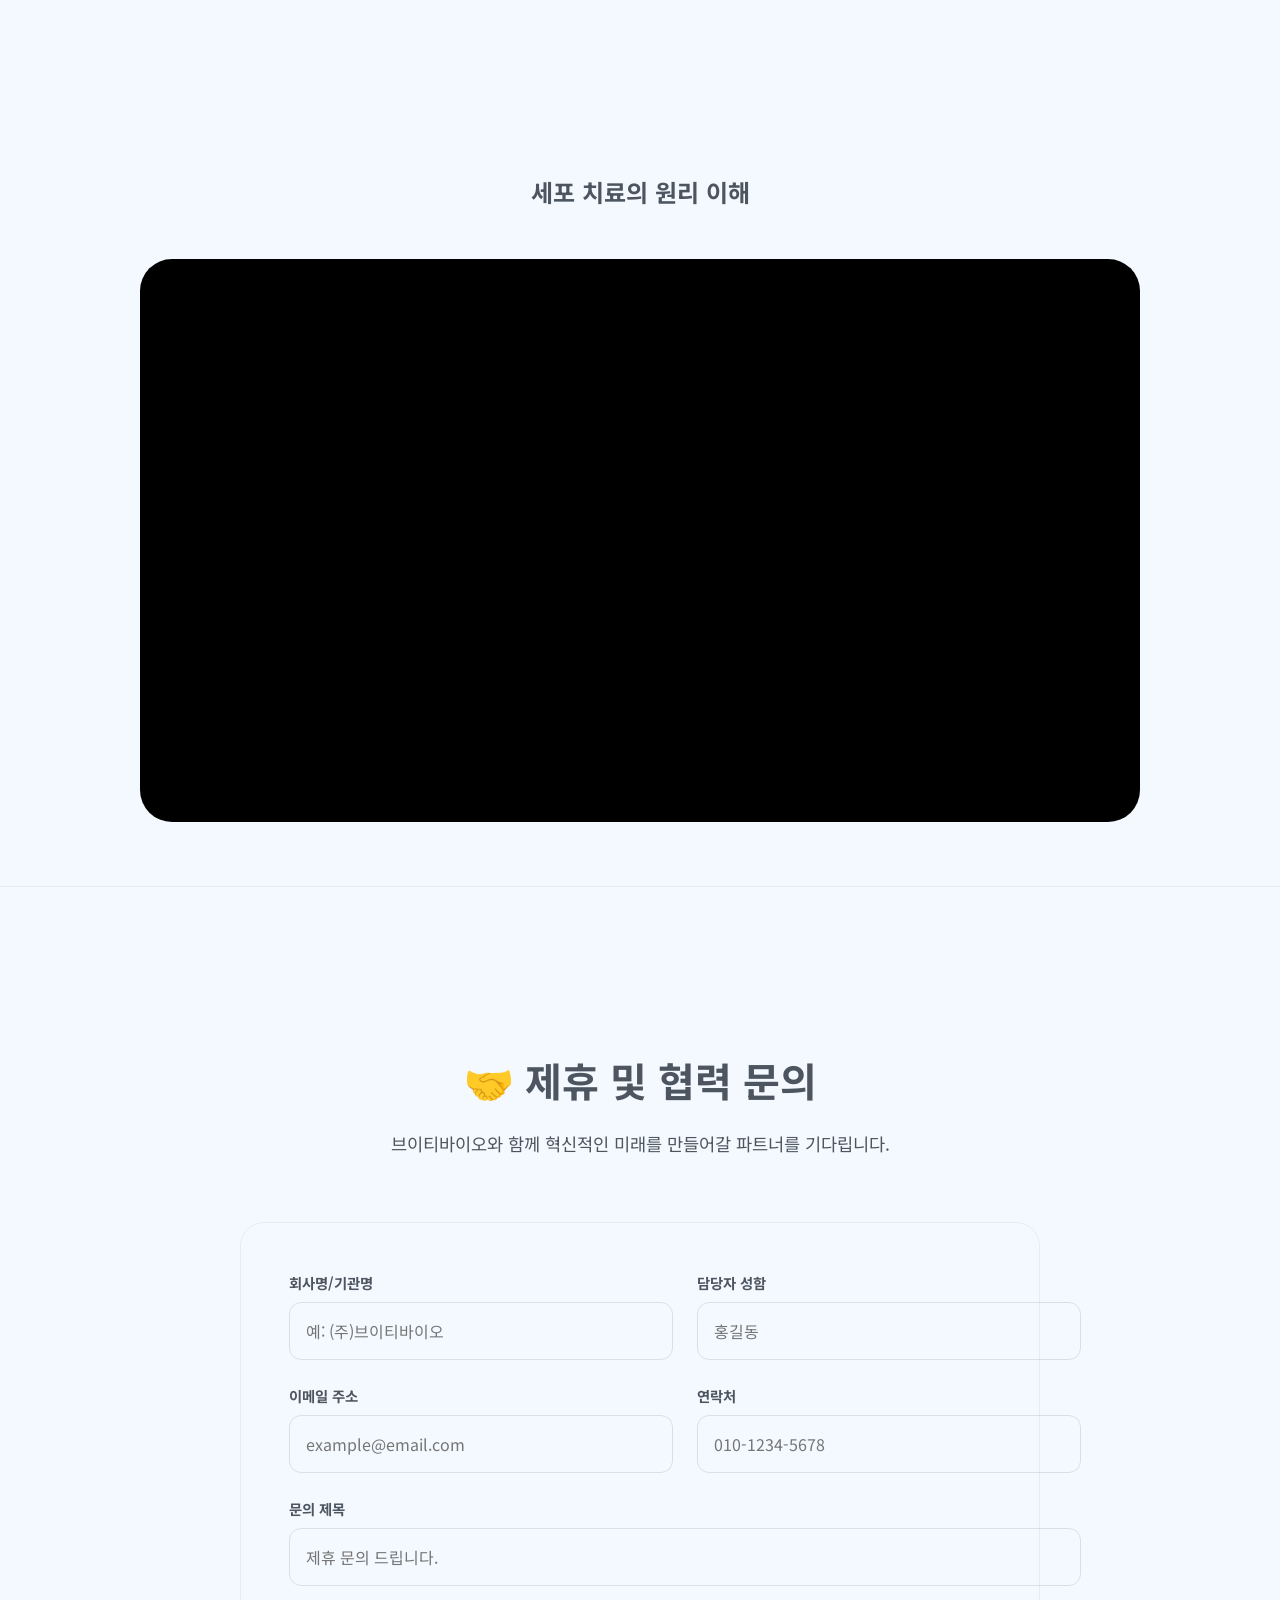
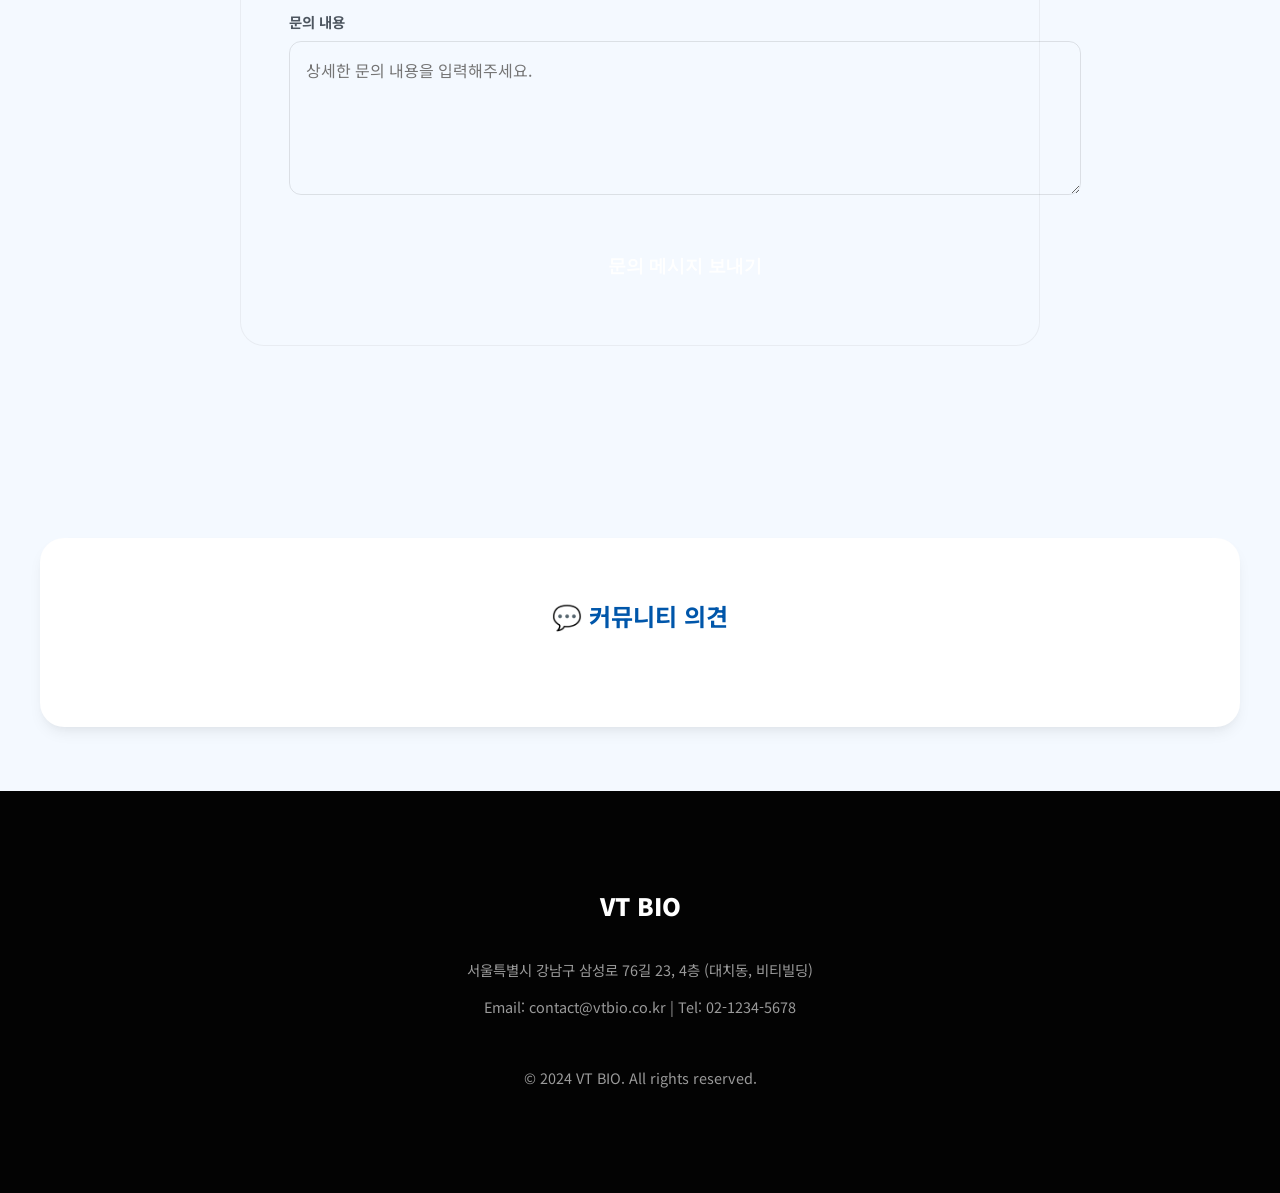
==== commit f4279aa4: "feat: SEO 개선 - 메타태그, 구조화데이터, robots.txt, sitemap 추가 - meta description, keywords, canonical 태그 추가 - " ====
--- a/index.html
+++ b/index.html
@@ -3,23 +3,106 @@
 <head>
     <meta charset="UTF-8">
     <meta name="viewport" content="width=device-width, initial-scale=1.0">
-    <title>VT BIO | 혁신적인 조절T세포 치료제</title>
+
+    <!-- Primary SEO -->
+    <title>VT BIO | 혁신적인 조절T세포 치료제 - 알츠하이머 세포 치료제 개발</title>
+    <meta name="description" content="VT BIO는 환자 자신의 면역 세포를 활용한 조절T세포(Treg) 기반 알츠하이머 치료제를 개발합니다. 미국 FDA 임상 1/2a상 승인 획득, 국내 바이오 벤처 최초 글로벌 임상 진행.">
+    <meta name="keywords" content="VT BIO, 브이티바이오, 조절T세포, Treg, 알츠하이머, 치매 치료제, 세포 치료제, 면역 세포 치료, 신경 염증, FDA 임상, 바이오텍">
+    <meta name="robots" content="index, follow">
+    <link rel="canonical" href="https://ddbread.com/">
+
+    <!-- Open Graph (SNS 공유용) -->
+    <meta property="og:type" content="website">
+    <meta property="og:url" content="https://ddbread.com/">
+    <meta property="og:title" content="VT BIO | 혁신적인 조절T세포 치료제">
+    <meta property="og:description" content="환자 자신의 면역 세포를 활용해 알츠하이머의 근본 원인을 해결하는 차세대 세포 치료제를 개발합니다. 미국 FDA 임상 1/2a상 승인 획득.">
+    <meta property="og:image" content="https://ddbread.com/og-image.png">
+    <meta property="og:locale" content="ko_KR">
+    <meta property="og:site_name" content="VT BIO">
+
+    <!-- Twitter Card -->
+    <meta name="twitter:card" content="summary_large_image">
+    <meta name="twitter:title" content="VT BIO | 혁신적인 조절T세포 치료제">
+    <meta name="twitter:description" content="환자 자신의 면역 세포를 활용해 알츠하이머의 근본 원인을 해결하는 차세대 세포 치료제를 개발합니다.">
+    <meta name="twitter:image" content="https://ddbread.com/og-image.png">
+
+    <!-- JSON-LD 구조화 데이터 -->
+    <script type="application/ld+json">
+    {
+      "@context": "https://schema.org",
+      "@type": "Organization",
+      "name": "VT BIO",
+      "alternateName": "브이티바이오",
+      "url": "https://ddbread.com/",
+      "logo": "https://ddbread.com/favicon.ico",
+      "description": "조절T세포(Treg) 기반 알츠하이머 치매 치료제를 개발하는 바이오텍 기업. 미국 FDA 임상 1/2a상 승인 획득.",
+      "address": {
+        "@type": "PostalAddress",
+        "streetAddress": "삼성로 76길 23, 4층 (대치동, 비티빌딩)",
+        "addressLocality": "강남구",
+        "addressRegion": "서울특별시",
+        "addressCountry": "KR"
+      },
+      "contactPoint": {
+        "@type": "ContactPoint",
+        "email": "contact@vtbio.co.kr",
+        "telephone": "+82-2-1234-5678",
+        "contactType": "customer service",
+        "availableLanguage": "Korean"
+      },
+      "sameAs": []
+    }
+    </script>
+
+    <link rel="icon" href="favicon.ico" type="image/x-icon">
     <link rel="stylesheet" href="style.css">
     <link rel="preconnect" href="https://fonts.googleapis.com">
     <link rel="preconnect" href="https://fonts.gstatic.com" crossorigin>
     <link href="https://fonts.googleapis.com/css2?family=Noto+Sans+KR:wght@100..900&display=swap" rel="stylesheet">
+
+    <!-- Google tag (gtag.js) -->
+    <script async src="https://www.googletagmanager.com/gtag/js?id=G-9YC3QWQ4EG"></script>
+    <script>
+      window.dataLayer = window.dataLayer || [];
+      function gtag(){dataLayer.push(arguments);}
+      gtag('js', new Date());
+      gtag('config', 'G-9YC3QWQ4EG');
+    </script>
+    <!-- Microsoft Clarity -->
+    <script type="text/javascript">
+        (function(c,l,a,r,i,t,y){
+            c[a]=c[a]||function(){(c[a].q=c[a].q||[]).push(arguments)};
+            t=l.createElement(r);t.async=1;t.src="https://www.clarity.ms/tag/"+i;
+            y=l.getElementsByTagName(r)[0];y.parentNode.insertBefore(t,y);
+        })(window, document, "clarity", "script", "w1686dx9es");
+    </script>
 </head>
 <body>
+    <!-- SEO용 정적 콘텐츠 (검색엔진 크롤러가 읽는 콘텐츠) -->
+    <div id="seo-content" style="position:absolute;width:1px;height:1px;overflow:hidden;clip:rect(0,0,0,0);white-space:nowrap;">
+      <h1>혁신적인 조절T세포 기술로 치매 치료의 새 시대를 엽니다</h1>
+      <p>VT BIO는 환자 자신의 면역 세포를 활용하여 알츠하이머의 근본 원인을 해결하는 차세대 세포 치료제를 개발합니다.</p>
+      <h2>R&D 파이프라인</h2>
+      <h3>VT301: 조절T세포 치료제 (Phase 1/2a, USA)</h3>
+      <p>환자 본인의 혈액에서 분리한 조절T세포를 배양하여 뇌의 신경 염증을 억제하고 면역 균형을 회복시키는 알츠하이머병 근본 치료제입니다.</p>
+      <h3>VT012: 천연물 기반 치매 치료 (Pre-clinical)</h3>
+      <p>전통 약재인 육미지황탕가감방(PM012)을 현대 과학으로 재해석하여 인지 기능 개선 및 신경 재생 효과를 입증한 천연물 유래 신약 후보물질입니다.</p>
+      <h3>면역 조절 플랫폼 기술 (Research)</h3>
+      <p>조절T세포의 체내 이동 및 활성화를 최적화하는 독자적인 플랫폼 기술을 통해 다양한 퇴행성 뇌질환으로의 적응증 확장을 연구합니다.</p>
+      <h2>글로벌 임상 및 기술 경쟁력</h2>
+      <p>VT BIO는 국내외 최고의 연구진과 협력하여 세포 치료제의 한계를 극복하고 있습니다. 국내 바이오 벤처 최초로 조절T세포 기반 치매 치료제의 미국 FDA 임상 1/2a상 승인을 획득했습니다.</p>
+    </div>
+
     <main-header></main-header>
     <hero-section></hero-section>
-    
+
     <pipeline-section></pipeline-section>
     <research-section></research-section>
     <dinner-recommendation></dinner-recommendation>
     <video-section></video-section>
     <partnership-section></partnership-section>
     <disqus-comments></disqus-comments>
-    
+
     <main-footer></main-footer>
     <script src="main.js"></script>
 </body>
